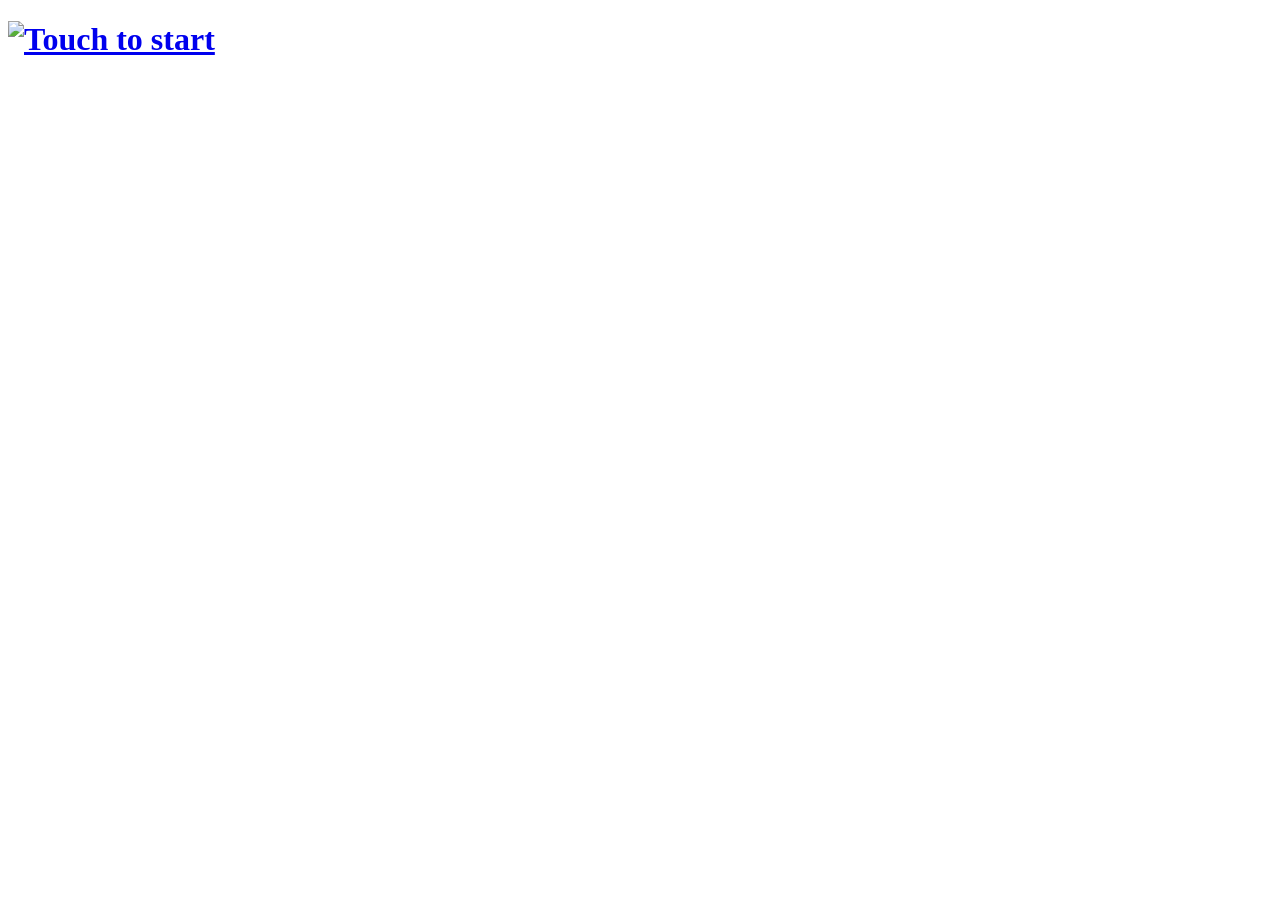
==== html/index.html @ 4b1579b4 "Create index.html 테스트" ====
<!DOCTYPE html>
<html lang="kr">
<head>
<meta http-equiv="content-type" content="text/html; charset=utf-8">
<meta http-equiv="X-UA-Compatible" content="IE=edge" />
<meta name="viewport" content="width=device-width, initial-scale=1, maximum-scale=1" />
<title></title>
<script src="https://cdnjs.cloudflare.com/ajax/libs/gsap/3.12.2/gsap.min.js"></script>
<link rel="stylesheet" href="../css/style.css" type="text/css">
<style>
	.index--intro{
		opacity:0;
		transform: translateY(-30px);
	}
	.index--header__notice{
		opacity:0;
		transform: translateX(50px);
	}
</style>
</head>
<body class="index-wrap">
<div id="wrap" onclick="location.href='service.html'">

	<div class="index">
		<div class="index--header">
			<h1 class="index--header__title">
				<a href="service.html"><img src="../img/index_tit.png" alt="Touch to start"></a>
			</h1>
			<div class="index--header__notice"><img src="../img/index_notice.png" alt="화면을 터치하시면 통역 서비스를 이용하실 수 있어요! You can use the interpretation service  by touching the screen."></div>
		</div>
		<div class="index--intro">
			<img src="../img/index_cnt.png" alt="">
		</div>
		<div class="bottom">
			<div class="konan-chatbot"><img src="../img/index_copy.png" alt=""></div>
			<div class="copy-konan"><img src="../img/logo_konan.png" alt=""></div>
		</div>
	</div>
</div>
  <script>
    window.addEventListener("DOMContentLoaded", () => {
        gsap.to(".index--intro", {
          opacity: 1,
          y: 0,
          duration: 0.8,
          ease: "power2.out",
		  delay: 0.3
        });
		gsap.to(".index--header__notice", {
          opacity: 1,
          x: 0,
          duration: 0.8,
          ease: "power2.out",
		  delay: 2.0
        });

		const element = document.querySelector('.index--header__title');
		element.addEventListener('animationend', () => {
			element.classList.add('animate-second');
		});
	});
  </script>
</body>
</html>
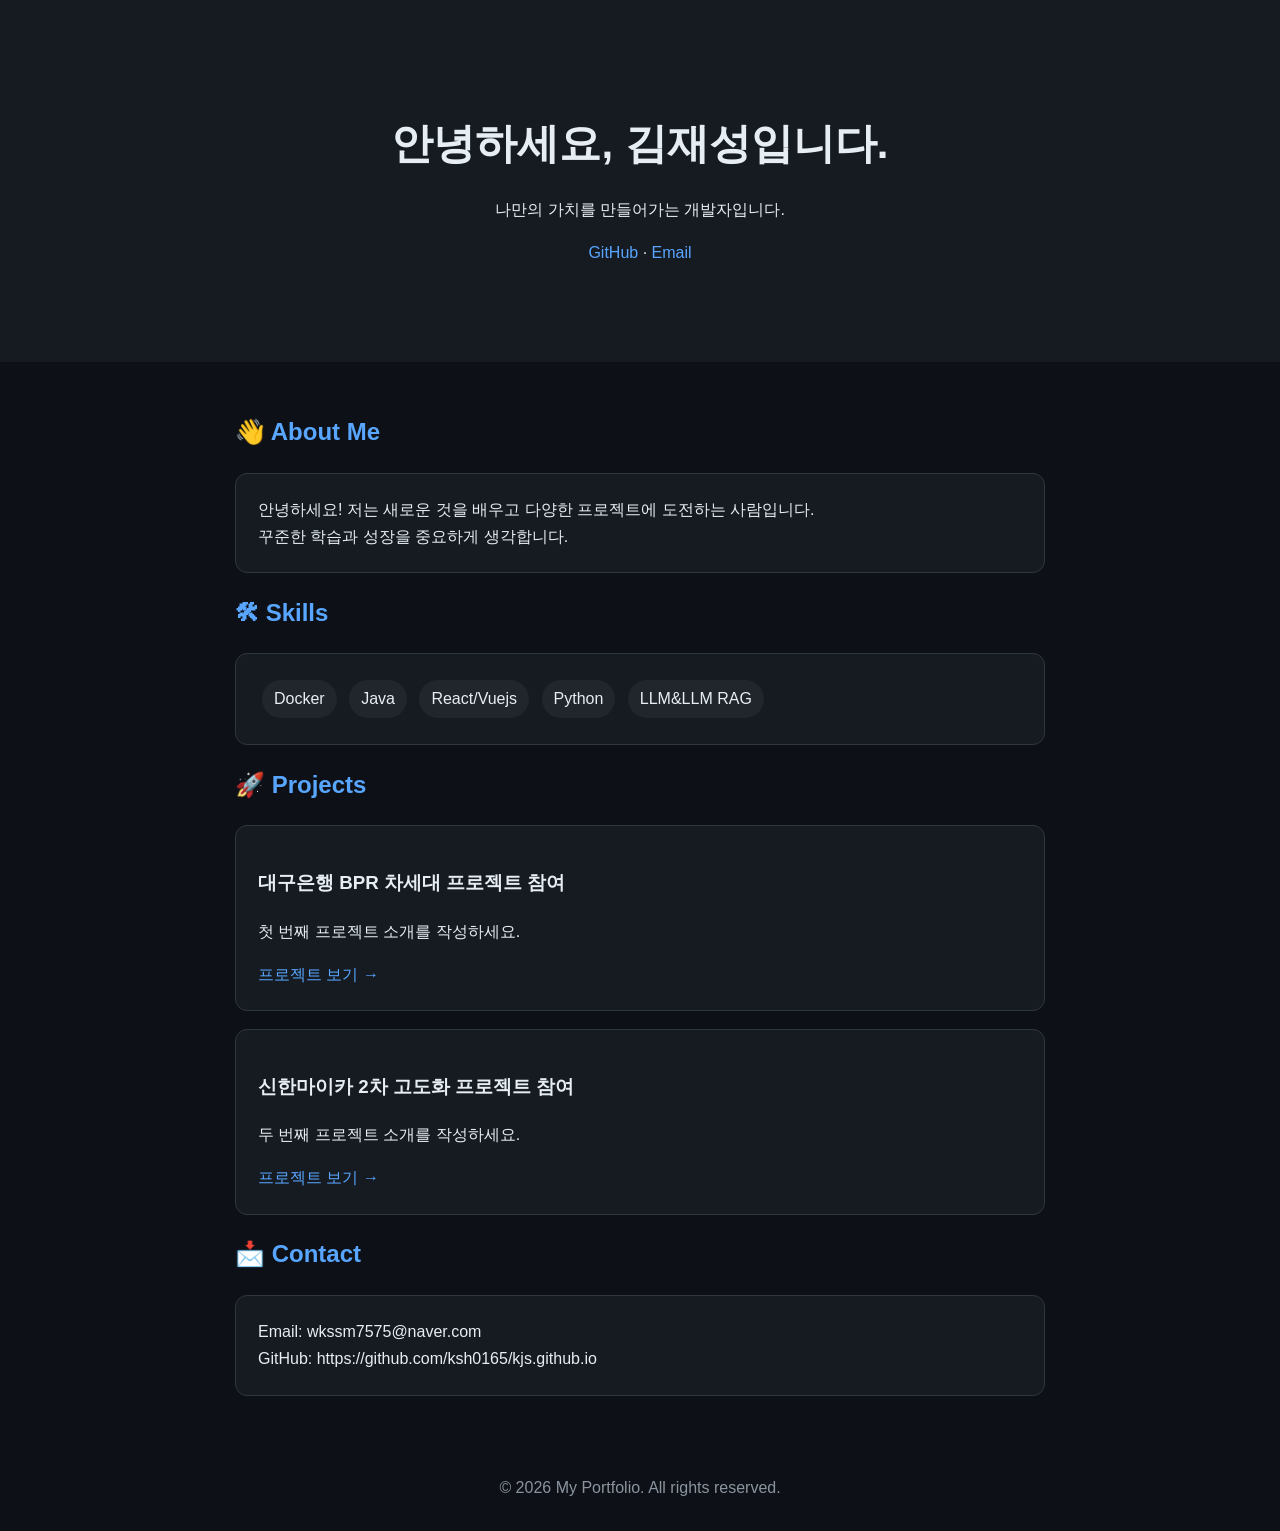
==== commit 41183b1e: "Update index.html" ====
--- a/html/index.html
+++ b/html/index.html
@@ -1,64 +1,107 @@
 <!DOCTYPE html>
-<html lang="kr">
+<html lang="ko">
 <head>
-<meta http-equiv="content-type" content="text/html; charset=utf-8">
-<meta http-equiv="X-UA-Compatible" content="IE=edge" />
-<meta name="viewport" content="width=device-width, initial-scale=1, maximum-scale=1" />
-<title></title>
-<script src="https://cdnjs.cloudflare.com/ajax/libs/gsap/3.12.2/gsap.min.js"></script>
-<link rel="stylesheet" href="../css/style.css" type="text/css">
-<style>
-	.index--intro{
-		opacity:0;
-		transform: translateY(-30px);
-	}
-	.index--header__notice{
-		opacity:0;
-		transform: translateX(50px);
-	}
-</style>
+  <meta charset="UTF-8">
+  <meta name="viewport" content="width=device-width, initial-scale=1.0">
+  <title>My Portfolio</title>
+  <style>
+    * { box-sizing: border-box; }
+    body {
+      margin: 0;
+      background: #0d1117;
+      color: #e6edf3;
+      font-family: Arial, sans-serif;
+      line-height: 1.7;
+    }
+    header {
+      padding: 80px 20px;
+      text-align: center;
+      background: #161b22;
+    }
+    h1 { font-size: 42px; margin-bottom: 10px; }
+    h2 { color: #58a6ff; }
+    .container { max-width: 850px; margin: auto; padding: 30px 20px; }
+    .card {
+      background: #161b22;
+      border: 1px solid #30363d;
+      border-radius: 12px;
+      padding: 22px;
+      margin: 18px 0;
+    }
+    a { color: #58a6ff; text-decoration: none; }
+    .tag {
+      display: inline-block;
+      background: #21262d;
+      padding: 5px 12px;
+      border-radius: 20px;
+      margin: 4px;
+    }
+    footer { text-align: center; padding: 30px; color: #8b949e; }
+  </style>
 </head>
-<body class="index-wrap">
-<div id="wrap" onclick="location.href='service.html'">
+<body>
 
-	<div class="index">
-		<div class="index--header">
-			<h1 class="index--header__title">
-				<a href="service.html"><img src="../img/index_tit.png" alt="Touch to start"></a>
-			</h1>
-			<div class="index--header__notice"><img src="../img/index_notice.png" alt="화면을 터치하시면 통역 서비스를 이용하실 수 있어요! You can use the interpretation service  by touching the screen."></div>
-		</div>
-		<div class="index--intro">
-			<img src="../img/index_cnt.png" alt="">
-		</div>
-		<div class="bottom">
-			<div class="konan-chatbot"><img src="../img/index_copy.png" alt=""></div>
-			<div class="copy-konan"><img src="../img/logo_konan.png" alt=""></div>
-		</div>
-	</div>
-</div>
-  <script>
-    window.addEventListener("DOMContentLoaded", () => {
-        gsap.to(".index--intro", {
-          opacity: 1,
-          y: 0,
-          duration: 0.8,
-          ease: "power2.out",
-		  delay: 0.3
-        });
-		gsap.to(".index--header__notice", {
-          opacity: 1,
-          x: 0,
-          duration: 0.8,
-          ease: "power2.out",
-		  delay: 2.0
-        });
+<header>
+  <h1>안녕하세요, 김재성입니다.</h1>
+  <p>나만의 가치를 만들어가는 개발자입니다.</p>
+  <p>
+    <a href="https://github.com/ksh0165/kjs.github.io">GitHub</a>
+    ·
+    <a href="mailto:wkssm7575@naver.com">Email</a>
+  </p>
+</header>
 
-		const element = document.querySelector('.index--header__title');
-		element.addEventListener('animationend', () => {
-			element.classList.add('animate-second');
-		});
-	});
-  </script>
+<main class="container">
+
+  <section>
+    <h2>👋 About Me</h2>
+    <div class="card">
+      안녕하세요! 저는 새로운 것을 배우고
+      다양한 프로젝트에 도전하는 사람입니다.
+      <br>
+      꾸준한 학습과 성장을 중요하게 생각합니다.
+    </div>
+  </section>
+
+  <section>
+    <h2>🛠 Skills</h2>
+    <div class="card">
+      <span class="tag">Docker</span>
+      <span class="tag">Java</span>
+      <span class="tag">React/Vuejs</span>
+      <span class="tag">Python</span>
+      <span class="tag">LLM&LLM RAG</span>
+    </div>
+  </section>
+
+  <section>
+    <h2>🚀 Projects</h2>
+    <div class="card">
+      <h3>대구은행 BPR 차세대 프로젝트 참여</h3>
+      <p>첫 번째 프로젝트 소개를 작성하세요.</p>
+      <a href="#">프로젝트 보기 →</a>
+    </div>
+    <div class="card">
+      <h3>신한마이카 2차 고도화 프로젝트 참여</h3>
+      <p>두 번째 프로젝트 소개를 작성하세요.</p>
+      <a href="#">프로젝트 보기 →</a>
+    </div>
+  </section>
+
+  <section>
+    <h2>📩 Contact</h2>
+    <div class="card">
+      Email: wkssm7575@naver.com
+      <br>
+      GitHub: https://github.com/ksh0165/kjs.github.io
+    </div>
+  </section>
+
+</main>
+
+<footer>
+  © 2026 My Portfolio. All rights reserved.
+</footer>
+
 </body>
 </html>
